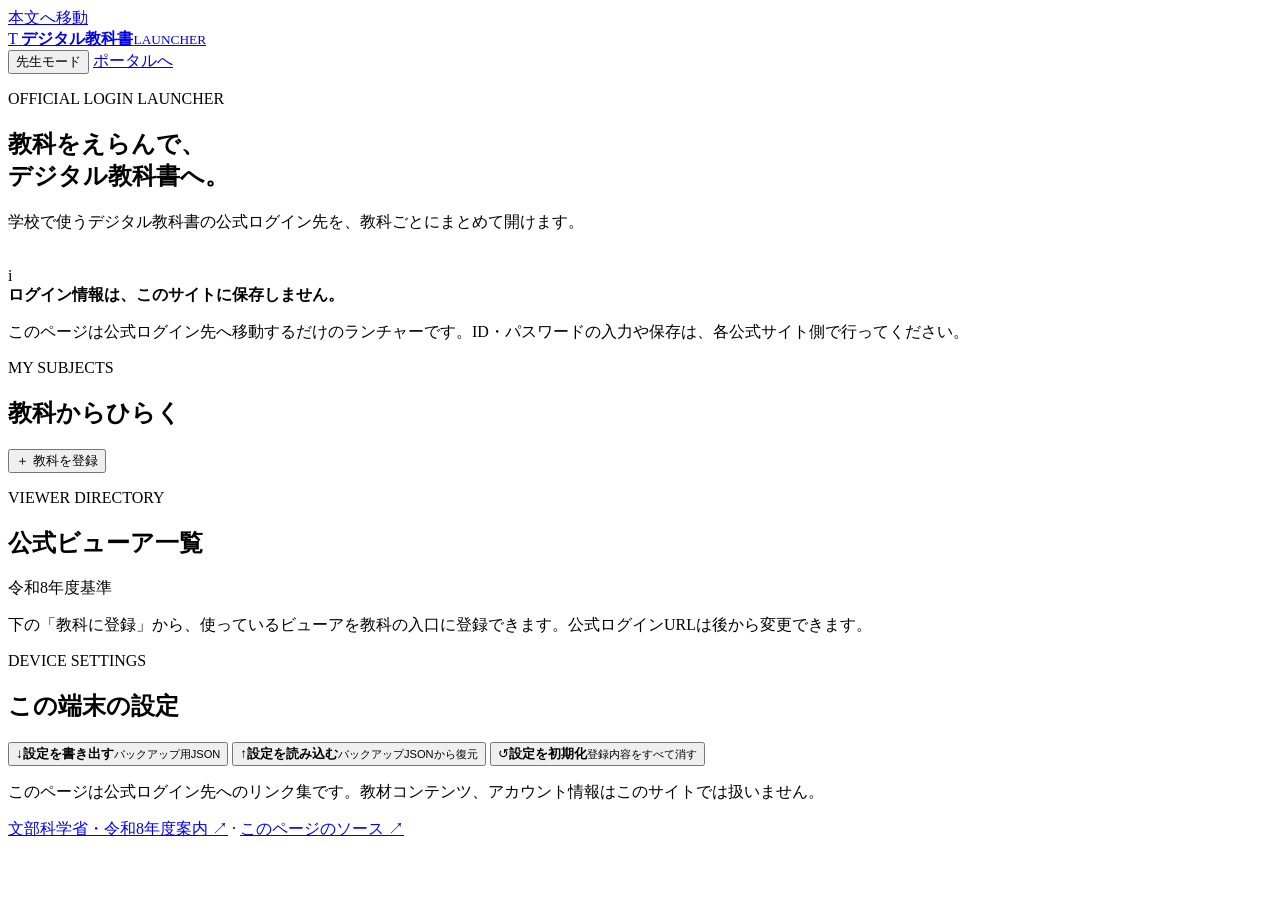
==== digital-textbook/index.html @ 51ad9636 "Add digital textbook launcher page" ====
<!doctype html>
<html lang="ja">
<head>
  <meta charset="utf-8">
  <meta name="viewport" content="width=device-width,initial-scale=1,viewport-fit=cover">
  <meta name="theme-color" content="#17324d">
  <meta name="description" content="デジタル教科書の公式ログイン先を、教科ごとにまとめて開くためのランチャー。">
  <link rel="manifest" href="./manifest.webmanifest">
  <link rel="apple-touch-icon" href="https://tt-sensei.github.io/edu-assets/assets/web/badges/common/mastery/badge.webp">
  <link rel="stylesheet" href="https://tt-sensei.github.io/edu-effects/css/edu-effects.css">
  <link rel="stylesheet" href="./style.css">
  <title>デジタル教科書ランチャー｜TT-sensei</title>
</head>
<body>
  <a class="skip-link" href="#main">本文へ移動</a>

  <header class="app-header">
    <div class="header-inner">
      <a class="brand" href="../" aria-label="TT-sensei 学びのポータルへ戻る">
        <span class="brand-mark" aria-hidden="true">T</span>
        <span><strong>デジタル教科書</strong><small>LAUNCHER</small></span>
      </a>
      <div class="header-actions">
        <button id="teacherModeButton" class="header-button" type="button" aria-pressed="false">先生モード</button>
        <a class="header-link" href="../">ポータルへ</a>
      </div>
    </div>
  </header>

  <main id="main" class="app-shell">
    <section class="hero-panel edu-card deco-minimal" aria-labelledby="pageTitle">
      <div class="hero-copy">
        <p class="eyebrow">OFFICIAL LOGIN LAUNCHER</p>
        <h1 id="pageTitle">教科をえらんで、<br><span>デジタル教科書へ。</span></h1>
        <p class="lead">学校で使うデジタル教科書の公式ログイン先を、教科ごとにまとめて開けます。</p>
      </div>
      <div class="hero-navi" aria-hidden="true">
        <img src="https://raw.githubusercontent.com/TT-sensei/navi-character-/main/assets/web/groups/learning/group-learning-pair-consulting.webp" alt="">
      </div>
    </section>

    <section class="notice edu-status edu-status-info" aria-label="大切なお知らせ">
      <span class="notice-icon" aria-hidden="true">i</span>
      <div>
        <strong>ログイン情報は、このサイトに保存しません。</strong>
        <p>このページは公式ログイン先へ移動するだけのランチャーです。ID・パスワードの入力や保存は、各公式サイト側で行ってください。</p>
      </div>
    </section>

    <section aria-labelledby="myBooksTitle">
      <div class="section-heading">
        <div>
          <p class="eyebrow">MY SUBJECTS</p>
          <h2 id="myBooksTitle">教科からひらく</h2>
        </div>
        <div class="heading-actions teacher-only">
          <button id="addLinkButton" class="primary-button" type="button">＋ 教科を登録</button>
        </div>
      </div>

      <div id="recentPanel" class="recent-panel" hidden>
        <div class="subsection-heading"><span>最近ひらいた</span><small id="recentText"></small></div>
        <div id="recentGrid" class="recent-grid"></div>
      </div>

      <div id="linkGrid" class="link-grid" aria-live="polite"></div>
      <div id="emptyState" class="empty-state edu-card" hidden>
        <div class="empty-icon" aria-hidden="true">+</div>
        <strong>まだ教科が登録されていません。</strong>
        <p>先生モードで「教科を登録」すると、ここに入口を作れます。</p>
        <button id="emptyAddButton" class="primary-button teacher-only" type="button">教科を登録する</button>
      </div>
    </section>

    <section class="teacher-only teacher-panel edu-card" aria-labelledby="viewerListTitle">
      <div class="section-heading compact">
        <div>
          <p class="eyebrow">VIEWER DIRECTORY</p>
          <h2 id="viewerListTitle">公式ビューア一覧</h2>
        </div>
        <span class="source-chip">令和8年度基準</span>
      </div>
      <p class="section-note">下の「教科に登録」から、使っているビューアを教科の入口に登録できます。公式ログインURLは後から変更できます。</p>
      <div id="viewerGrid" class="viewer-grid"></div>
    </section>

    <section class="teacher-only utilities-panel" aria-labelledby="settingsTitle">
      <div class="section-heading compact">
        <div>
          <p class="eyebrow">DEVICE SETTINGS</p>
          <h2 id="settingsTitle">この端末の設定</h2>
        </div>
      </div>
      <div class="utility-grid">
        <button id="exportButton" class="utility-button" type="button"><span>↓</span><span><strong>設定を書き出す</strong><small>バックアップ用JSON</small></span></button>
        <button id="importButton" class="utility-button" type="button"><span>↑</span><span><strong>設定を読み込む</strong><small>バックアップJSONから復元</small></span></button>
        <button id="resetButton" class="utility-button danger" type="button"><span>↺</span><span><strong>設定を初期化</strong><small>登録内容をすべて消す</small></span></button>
      </div>
      <input id="importFile" type="file" accept="application/json,.json" hidden>
    </section>

    <footer class="app-footer">
      <p>このページは公式ログイン先へのリンク集です。教材コンテンツ、アカウント情報はこのサイトでは扱いません。</p>
      <div class="footer-links">
        <a href="https://www.mext.go.jp/a_menu/shotou/kyoukasho/digital/data_00008.html" target="_blank" rel="noopener noreferrer">文部科学省・令和8年度案内 ↗</a>
        <span aria-hidden="true">·</span>
        <a href="https://github.com/TT-sensei/learning-portal/tree/main/digital-textbook" target="_blank" rel="noopener noreferrer">このページのソース ↗</a>
      </div>
    </footer>
  </main>

  <dialog id="linkDialog" class="dialog">
    <form id="linkForm" method="dialog" class="dialog-card">
      <div class="dialog-header">
        <div><p class="eyebrow">SUBJECT ENTRY</p><h2 id="dialogTitle">教科を登録</h2></div>
        <button id="closeDialogButton" class="icon-button" type="button" aria-label="閉じる">×</button>
      </div>
      <input id="editingId" type="hidden">
      <label class="field"><span>教科</span><select id="subjectInput" required><option value="">えらんでください</option><option>国語</option><option>算数</option><option>理科</option><option>社会</option><option>英語</option><option>音楽</option><option>図工</option><option>家庭</option><option>体育・保健</option><option>道徳</option><option>その他</option></select></label>
      <label class="field"><span>教科書会社 <small>（任意）</small></span><input id="publisherInput" type="text" maxlength="40" placeholder="例：光村図書"></label>
      <label class="field"><span>ビューア</span><select id="platformInput" required></select></label>
      <label class="field"><span>表示名 <small>（任意）</small></span><input id="labelInput" type="text" maxlength="40" placeholder="例：国語　光村図書"></label>
      <div id="customUrlWrap" class="field" hidden><span>ログインURL</span><input id="customUrlInput" type="url" inputmode="url" placeholder="https://..."></div>
      <label class="check-field"><input id="favoriteInput" type="checkbox"><span>ホームでお気に入りとして優先表示</span></label>
      <p class="dialog-note">ログインURLは公式サイトへのリンクです。ID・パスワードは登録しないでください。</p>
      <div class="dialog-actions">
        <button id="deleteLinkButton" class="secondary-button danger teacher-only" type="button" hidden>削除</button>
        <span></span>
        <button id="cancelDialogButton" class="secondary-button" type="button">キャンセル</button>
        <button class="primary-button" type="submit">保存する</button>
      </div>
    </form>
  </dialog>

  <div id="toast" class="toast" role="status" aria-live="polite"></div>

  <script type="module" src="./app.js"></script>
  <script>
    if ('serviceWorker' in navigator) {
      window.addEventListener('load', () => navigator.serviceWorker.register('./sw.js').catch(() => {}));
    }
  </script>
</body>
</html>
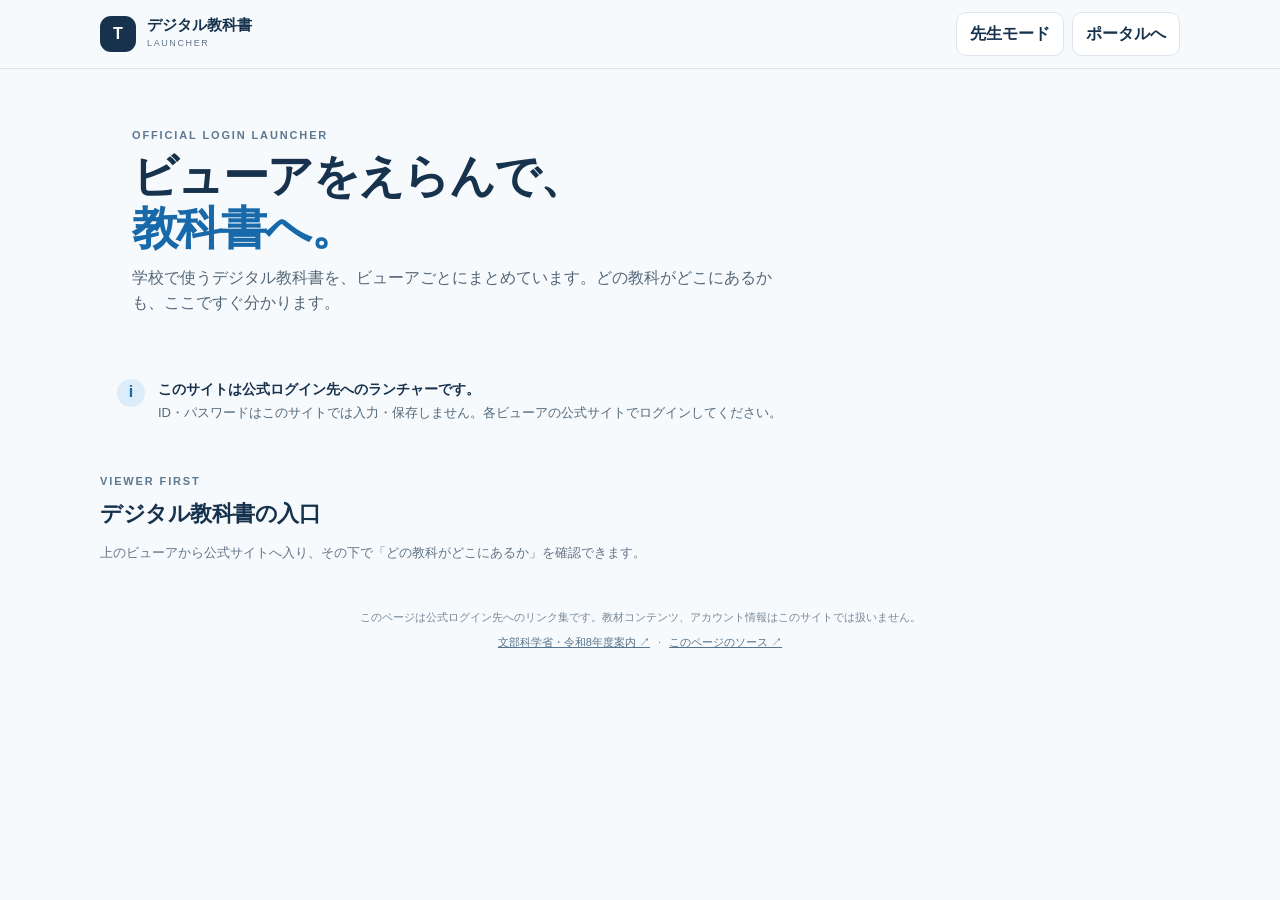
==== commit 12ffb07e: "デジタル教科書ランチャーをビューア中心UIに変更" ====
--- a/digital-textbook/index.html
+++ b/digital-textbook/index.html
@@ -4,7 +4,7 @@
   <meta charset="utf-8">
   <meta name="viewport" content="width=device-width,initial-scale=1,viewport-fit=cover">
   <meta name="theme-color" content="#17324d">
-  <meta name="description" content="デジタル教科書の公式ログイン先を、教科ごとにまとめて開くためのランチャー。">
+  <meta name="description" content="デジタル教科書の公式ログイン先を、ビューアごと・教科ごとに分かりやすく開くためのランチャー。">
   <link rel="manifest" href="./manifest.webmanifest">
   <link rel="apple-touch-icon" href="https://tt-sensei.github.io/edu-assets/assets/web/badges/common/mastery/badge.webp">
   <link rel="stylesheet" href="https://tt-sensei.github.io/edu-effects/css/edu-effects.css">
@@ -31,8 +31,8 @@
     <section class="hero-panel edu-card deco-minimal" aria-labelledby="pageTitle">
       <div class="hero-copy">
         <p class="eyebrow">OFFICIAL LOGIN LAUNCHER</p>
-        <h1 id="pageTitle">教科をえらんで、<br><span>デジタル教科書へ。</span></h1>
-        <p class="lead">学校で使うデジタル教科書の公式ログイン先を、教科ごとにまとめて開けます。</p>
+        <h1 id="pageTitle">ビューアをえらんで、<br><span>教科書へ。</span></h1>
+        <p class="lead">学校で使うデジタル教科書を、ビューアごとにまとめています。どの教科がどこにあるかも、ここですぐ分かります。</p>
       </div>
       <div class="hero-navi" aria-hidden="true">
         <img src="https://raw.githubusercontent.com/TT-sensei/navi-character-/main/assets/web/groups/learning/group-learning-pair-consulting.webp" alt="">
@@ -42,59 +42,51 @@
     <section class="notice edu-status edu-status-info" aria-label="大切なお知らせ">
       <span class="notice-icon" aria-hidden="true">i</span>
       <div>
-        <strong>ログイン情報は、このサイトに保存しません。</strong>
-        <p>このページは公式ログイン先へ移動するだけのランチャーです。ID・パスワードの入力や保存は、各公式サイト側で行ってください。</p>
+        <strong>このサイトは公式ログイン先へのランチャーです。</strong>
+        <p>ID・パスワードはこのサイトでは入力・保存しません。各ビューアの公式サイトでログインしてください。</p>
       </div>
     </section>
 
-    <section aria-labelledby="myBooksTitle">
+    <section aria-labelledby="viewerTitle">
       <div class="section-heading">
         <div>
-          <p class="eyebrow">MY SUBJECTS</p>
-          <h2 id="myBooksTitle">教科からひらく</h2>
+          <p class="eyebrow">VIEWER FIRST</p>
+          <h2 id="viewerTitle">デジタル教科書の入口</h2>
         </div>
-        <div class="heading-actions teacher-only">
-          <button id="addLinkButton" class="primary-button" type="button">＋ 教科を登録</button>
-        </div>
+        <button id="addLinkButton" class="primary-button teacher-only" type="button">＋ 教科を登録</button>
       </div>
+      <p class="section-note">上のビューアから公式サイトへ入り、その下で「どの教科がどこにあるか」を確認できます。</p>
 
-      <div id="recentPanel" class="recent-panel" hidden>
-        <div class="subsection-heading"><span>最近ひらいた</span><small id="recentText"></small></div>
-        <div id="recentGrid" class="recent-grid"></div>
-      </div>
+      <div id="viewerMap" class="viewer-map" aria-live="polite"></div>
 
-      <div id="linkGrid" class="link-grid" aria-live="polite"></div>
       <div id="emptyState" class="empty-state edu-card" hidden>
-        <div class="empty-icon" aria-hidden="true">+</div>
+        <div class="empty-icon" aria-hidden="true">＋</div>
         <strong>まだ教科が登録されていません。</strong>
-        <p>先生モードで「教科を登録」すると、ここに入口を作れます。</p>
+        <p>先生モードで、使っている教科とビューアの組み合わせを登録してください。</p>
         <button id="emptyAddButton" class="primary-button teacher-only" type="button">教科を登録する</button>
       </div>
     </section>
 
-    <section class="teacher-only teacher-panel edu-card" aria-labelledby="viewerListTitle">
-      <div class="section-heading compact">
-        <div>
-          <p class="eyebrow">VIEWER DIRECTORY</p>
-          <h2 id="viewerListTitle">公式ビューア一覧</h2>
-        </div>
-        <span class="source-chip">令和8年度基準</span>
+    <section id="recentPanel" class="recent-panel" hidden aria-labelledby="recentTitle">
+      <div class="subsection-heading">
+        <div><span id="recentTitle">最近ひらいた教科</span><small>すぐに続きから</small></div>
+        <small id="recentText"></small>
       </div>
-      <p class="section-note">下の「教科に登録」から、使っているビューアを教科の入口に登録できます。公式ログインURLは後から変更できます。</p>
-      <div id="viewerGrid" class="viewer-grid"></div>
+      <div id="recentGrid" class="recent-grid"></div>
     </section>
 
-    <section class="teacher-only utilities-panel" aria-labelledby="settingsTitle">
+    <section class="teacher-only teacher-panel edu-card" aria-labelledby="settingsTitle">
       <div class="section-heading compact">
         <div>
           <p class="eyebrow">DEVICE SETTINGS</p>
           <h2 id="settingsTitle">この端末の設定</h2>
         </div>
       </div>
+      <div class="teacher-settings-copy">教科の対応表はこの端末に保存されます。別の端末へ移すときは、設定を書き出してください。</div>
       <div class="utility-grid">
         <button id="exportButton" class="utility-button" type="button"><span>↓</span><span><strong>設定を書き出す</strong><small>バックアップ用JSON</small></span></button>
         <button id="importButton" class="utility-button" type="button"><span>↑</span><span><strong>設定を読み込む</strong><small>バックアップJSONから復元</small></span></button>
-        <button id="resetButton" class="utility-button danger" type="button"><span>↺</span><span><strong>設定を初期化</strong><small>登録内容をすべて消す</small></span></button>
+        <button id="resetButton" class="utility-button danger" type="button"><span>↺</span><span><strong>設定を初期化</strong><small>登録・お気に入り・履歴を消す</small></span></button>
       </div>
       <input id="importFile" type="file" accept="application/json,.json" hidden>
     </section>
@@ -121,7 +113,7 @@
       <label class="field"><span>ビューア</span><select id="platformInput" required></select></label>
       <label class="field"><span>表示名 <small>（任意）</small></span><input id="labelInput" type="text" maxlength="40" placeholder="例：国語　光村図書"></label>
       <div id="customUrlWrap" class="field" hidden><span>ログインURL</span><input id="customUrlInput" type="url" inputmode="url" placeholder="https://..."></div>
-      <label class="check-field"><input id="favoriteInput" type="checkbox"><span>ホームでお気に入りとして優先表示</span></label>
+      <label class="check-field"><input id="favoriteInput" type="checkbox"><span>この教科を上の方に表示</span></label>
       <p class="dialog-note">ログインURLは公式サイトへのリンクです。ID・パスワードは登録しないでください。</p>
       <div class="dialog-actions">
         <button id="deleteLinkButton" class="secondary-button danger teacher-only" type="button" hidden>削除</button>
--- a/digital-textbook/style.css
+++ b/digital-textbook/style.css
@@ -0,0 +1,39 @@
+:root{
+  --ink:#17324d;
+  --muted:#627487;
+  --line:#dbe4ec;
+  --surface:#fff;
+  --surface-soft:#f4f8fb;
+  --accent:#1769aa;
+  --accent-soft:#e8f2fa;
+  --ok:#17795b;
+  --danger:#b5483e;
+  --radius:18px;
+  --shadow:0 8px 24px rgba(23,50,77,.08);
+}
+*{box-sizing:border-box}
+html{scroll-behavior:smooth}
+body{margin:0;background:#f7fafc;color:var(--ink);font-family:-apple-system,BlinkMacSystemFont,"Segoe UI","Noto Sans JP","Yu Gothic",Meiryo,sans-serif;line-height:1.55;-webkit-font-smoothing:antialiased}
+a{color:inherit}
+button,input,select{font:inherit}
+button,a,input,select{outline-color:#4a90c2;outline-offset:3px}
+button{cursor:pointer}
+.skip-link{position:absolute;left:12px;top:12px;transform:translateY(-180%);background:#17324d;color:#fff;padding:10px 14px;border-radius:10px;z-index:20}.skip-link:focus{transform:none}
+.app-header{position:sticky;top:0;z-index:10;background:rgba(247,250,252,.94);border-bottom:1px solid rgba(219,228,236,.92);backdrop-filter:blur(12px)}
+.header-inner{max-width:1120px;margin:0 auto;padding:12px 20px;display:flex;align-items:center;justify-content:space-between;gap:18px}
+.brand{display:flex;align-items:center;gap:11px;text-decoration:none;min-width:0}.brand-mark{width:36px;height:36px;border-radius:11px;background:var(--ink);color:#fff;display:grid;place-items:center;font-weight:800}.brand strong{display:block;font-size:15px;line-height:1.1}.brand small{display:block;color:var(--muted);font-size:9px;letter-spacing:.18em;margin-top:3px}.header-actions{display:flex;align-items:center;gap:8px}.header-button,.header-link{min-height:44px;padding:8px 13px;border-radius:10px;text-decoration:none;border:1px solid var(--line);background:#fff;color:var(--ink);font-weight:700}.header-button[aria-pressed="true"]{background:var(--ink);color:#fff;border-color:var(--ink)}.header-link{display:inline-flex;align-items:center}
+.app-shell{max-width:1120px;margin:0 auto;padding:28px 20px 56px}.hero-panel{display:grid;grid-template-columns:minmax(0,1fr) 250px;align-items:center;gap:22px;padding:30px 32px;margin-bottom:18px;overflow:hidden;min-height:230px}.hero-copy{max-width:670px}.eyebrow{margin:0 0 7px;color:#5c7790;font-size:11px;font-weight:800;letter-spacing:.17em}.hero-panel h1{font-size:clamp(28px,4vw,46px);line-height:1.12;letter-spacing:-.035em;margin:0 0 12px}.hero-panel h1 span{color:var(--accent)}.lead{margin:0;color:#536779;font-size:16px}.hero-navi{display:flex;align-items:flex-end;justify-content:center;height:180px}.hero-navi img{display:block;max-width:235px;max-height:180px;object-fit:contain;opacity:.94}
+.notice{margin:0 0 30px;display:flex;gap:13px;align-items:flex-start;padding:15px 17px}.notice-icon{display:grid;place-items:center;width:28px;height:28px;border-radius:50%;background:#dcecf8;color:#1769aa;font-weight:900;flex:0 0 auto}.notice strong{display:block;font-size:14px}.notice p{margin:3px 0 0;color:#52697a;font-size:13px}
+.section-heading{display:flex;align-items:end;justify-content:space-between;gap:20px;margin:34px 0 14px}.section-heading.compact{align-items:center}.section-heading h2{font-size:22px;letter-spacing:-.02em;margin:0}.heading-actions{display:flex;gap:8px}.source-chip{display:inline-flex;align-items:center;min-height:32px;padding:5px 10px;border-radius:999px;background:#eef3f7;color:#52697a;font-size:12px;font-weight:800;white-space:nowrap}.section-note{margin:-2px 0 16px;color:var(--muted);font-size:13px}
+.primary-button,.secondary-button,.utility-button{min-height:48px;border-radius:12px;font-weight:800;border:1px solid transparent;padding:10px 15px}.primary-button{background:var(--ink);color:#fff}.primary-button:hover{background:#21496e}.secondary-button{background:#fff;color:var(--ink);border-color:var(--line)}.danger{color:var(--danger)!important}.primary-button:active,.secondary-button:active,.utility-button:active,.header-button:active{transform:translateY(1px)}
+.recent-panel{background:var(--surface-soft);border:1px solid var(--line);border-radius:16px;padding:12px;margin-bottom:16px}.subsection-heading{display:flex;align-items:center;justify-content:space-between;padding:0 3px 8px;font-size:12px;font-weight:800;color:#577087}.subsection-heading small{font-weight:600;color:#8a9bab}.recent-grid{display:grid;grid-template-columns:repeat(4,minmax(0,1fr));gap:9px}.recent-card{min-width:0;border:1px solid var(--line);border-radius:12px;background:#fff;text-align:left;padding:12px;display:flex;align-items:center;gap:9px}.recent-card:hover{border-color:#adc4d5}.recent-mark{width:34px;height:34px;border-radius:10px;background:#edf5fa;display:grid;place-items:center;font-size:11px;font-weight:900;color:#255a7f;flex:0 0 auto}.recent-copy{min-width:0}.recent-copy strong{display:block;font-size:12px;overflow:hidden;text-overflow:ellipsis;white-space:nowrap}.recent-copy small{display:block;font-size:10px;color:#8191a0;overflow:hidden;text-overflow:ellipsis;white-space:nowrap}
+.link-grid{display:grid;grid-template-columns:repeat(3,minmax(0,1fr));gap:14px}.link-card{position:relative;display:flex;flex-direction:column;min-height:172px;padding:18px;border:1px solid var(--line);border-radius:var(--radius);background:var(--surface);box-shadow:var(--shadow);transition:transform .16s ease,border-color .16s ease,box-shadow .16s ease}.link-card:hover{transform:translateY(-2px);border-color:#adc4d5;box-shadow:0 12px 30px rgba(23,50,77,.11)}.card-top{display:flex;align-items:flex-start;justify-content:space-between;gap:8px}.subject-badge{min-width:54px;height:34px;padding:5px 9px;border-radius:10px;background:#eaf3f9;color:#235b7f;display:inline-flex;align-items:center;justify-content:center;font-size:12px;font-weight:900}.star-button{width:40px;height:40px;border:0;border-radius:10px;background:transparent;color:#8999a7;font-size:21px;display:grid;place-items:center}.star-button.active{color:#e0a52d;background:#fff8e8}.link-card h3{margin:12px 0 2px;font-size:19px;letter-spacing:-.02em}.publisher{min-height:21px;margin:0;color:#6a7c8c;font-size:12px}.viewer-line{display:flex;align-items:center;gap:7px;margin-top:11px;color:#4d6477;font-size:12px;font-weight:800}.viewer-dot{width:8px;height:8px;border-radius:50%;background:#5f8fb0}.card-actions{display:grid;grid-template-columns:1fr auto;gap:7px;margin-top:auto;padding-top:14px}.launch-button{min-height:48px;border-radius:11px;text-decoration:none;background:var(--accent);color:#fff;display:flex;align-items:center;justify-content:center;font-weight:900}.launch-button:hover{background:#0f5c96}.card-tools{display:none;gap:5px}.small-button{min-width:44px;min-height:44px;padding:7px;border:1px solid var(--line);background:#fff;border-radius:10px;color:#52697a;font-weight:800}.small-button:hover{border-color:#adc4d5}.teacher-only{display:none}.teacher-mode .teacher-only{display:block}.teacher-mode .heading-actions{display:flex}.teacher-mode .card-tools{display:flex}.teacher-mode .utilities-panel{display:block}.teacher-mode .viewer-grid{display:grid}
+.empty-state{padding:32px;text-align:center;margin-top:5px}.empty-icon{width:48px;height:48px;margin:0 auto 12px;border-radius:14px;background:#edf4f9;color:#33729c;display:grid;place-items:center;font-size:27px;font-weight:400}.empty-state strong{font-size:16px}.empty-state p{margin:5px auto 16px;color:var(--muted);font-size:13px}
+.teacher-panel{margin-top:34px;padding:22px}.viewer-grid{display:none;grid-template-columns:repeat(3,minmax(0,1fr));gap:12px}.viewer-card{border:1px solid var(--line);border-radius:15px;background:#fff;padding:16px;display:flex;flex-direction:column;min-height:165px}.viewer-head{display:flex;gap:10px;align-items:center}.viewer-mark{width:42px;height:42px;border-radius:12px;background:#edf4f8;color:#214f70;display:grid;place-items:center;font-size:11px;font-weight:900}.viewer-head h3{margin:0;font-size:15px}.viewer-card p{margin:10px 0 13px;color:#66798a;font-size:12px}.viewer-actions{display:grid;grid-template-columns:1fr 1fr;gap:7px;margin-top:auto}.viewer-actions a,.viewer-actions button{min-height:44px;border-radius:10px;border:1px solid var(--line);background:#fff;text-decoration:none;display:flex;align-items:center;justify-content:center;font-weight:800;color:#304d63;padding:7px}.viewer-actions .register{background:#eaf3f9;border-color:#d5e5ef;color:#195980}
+.utilities-panel{display:none;margin-top:26px;padding:22px;border:1px solid var(--line);border-radius:var(--radius);background:#fff}.utility-grid{display:grid;grid-template-columns:repeat(3,minmax(0,1fr));gap:10px}.utility-button{background:#f7fafc;border-color:var(--line);text-align:left;display:flex;align-items:center;gap:11px;color:var(--ink)}.utility-button>span:first-child{width:36px;height:36px;border-radius:10px;background:#eaf1f6;display:grid;place-items:center;flex:0 0 auto;font-size:18px}.utility-button small{display:block;color:#748697;font-size:10px;font-weight:600;margin-top:2px}
+.app-footer{padding:30px 0 0;color:#778897;font-size:11px;text-align:center}.app-footer p{margin:0 auto 8px;max-width:720px}.footer-links{display:flex;gap:8px;justify-content:center;flex-wrap:wrap}.footer-links a{color:#55738a}
+.dialog{width:min(560px,calc(100% - 24px));padding:0;border:0;border-radius:20px;background:transparent;box-shadow:0 26px 70px rgba(15,35,52,.25)}.dialog::backdrop{background:rgba(22,40,54,.45);backdrop-filter:blur(2px)}.dialog-card{background:#fff;padding:22px}.dialog-header{display:flex;align-items:flex-start;justify-content:space-between;gap:14px;margin-bottom:14px}.dialog-header h2{margin:0;font-size:22px}.icon-button{width:42px;height:42px;border:0;border-radius:10px;background:#f3f6f8;color:#536a7c;font-size:24px;line-height:1}.field{display:block;margin-top:12px}.field>span{display:block;margin-bottom:5px;font-size:12px;font-weight:800}.field small{font-weight:600;color:#8392a0}.field input,.field select{width:100%;min-height:48px;border:1px solid #cfdbe4;border-radius:11px;background:#fff;padding:9px 12px;color:var(--ink)}.check-field{display:flex;align-items:center;gap:9px;margin:15px 0 0;font-size:12px;font-weight:700}.check-field input{width:20px;height:20px}.dialog-note{margin:13px 0 0;padding:11px 12px;border-radius:11px;background:#f6f9fb;color:#687b8b;font-size:11px}.dialog-actions{display:grid;grid-template-columns:auto 1fr auto auto;gap:7px;align-items:center;margin-top:18px}
+.toast{position:fixed;left:50%;bottom:22px;transform:translate(-50%,140%);background:#17324d;color:#fff;padding:11px 15px;border-radius:11px;box-shadow:0 10px 24px rgba(23,50,77,.2);font-size:12px;font-weight:800;z-index:30;opacity:0;transition:transform .18s ease,opacity .18s ease;pointer-events:none}.toast.show{transform:translate(-50%,0);opacity:1}
+@media (max-width:900px){.link-grid{grid-template-columns:repeat(2,minmax(0,1fr))}.viewer-grid{grid-template-columns:repeat(2,minmax(0,1fr))}.recent-grid{grid-template-columns:repeat(2,minmax(0,1fr))}.utility-grid{grid-template-columns:1fr}.hero-panel{grid-template-columns:minmax(0,1fr) 190px}.hero-navi img{max-width:185px}}
+@media (max-width:680px){.header-inner{padding:10px 14px}.header-link{display:none}.app-shell{padding:18px 13px 42px}.hero-panel{display:block;padding:22px 19px;min-height:0}.hero-navi{display:none}.hero-panel h1{font-size:32px}.lead{font-size:14px}.section-heading{align-items:flex-start;flex-direction:column;gap:10px}.heading-actions,.heading-actions .primary-button{width:100%}.link-grid{grid-template-columns:1fr}.viewer-grid{grid-template-columns:1fr}.recent-grid{grid-template-columns:1fr}.teacher-panel,.utilities-panel{padding:17px}.dialog-card{padding:18px}.dialog-actions{grid-template-columns:1fr 1fr}.dialog-actions>:first-child{grid-column:1/-1}.dialog-actions span{display:none}}
+@media (prefers-reduced-motion:reduce){html{scroll-behavior:auto}.link-card,.toast{transition:none}.link-card:hover{transform:none}}
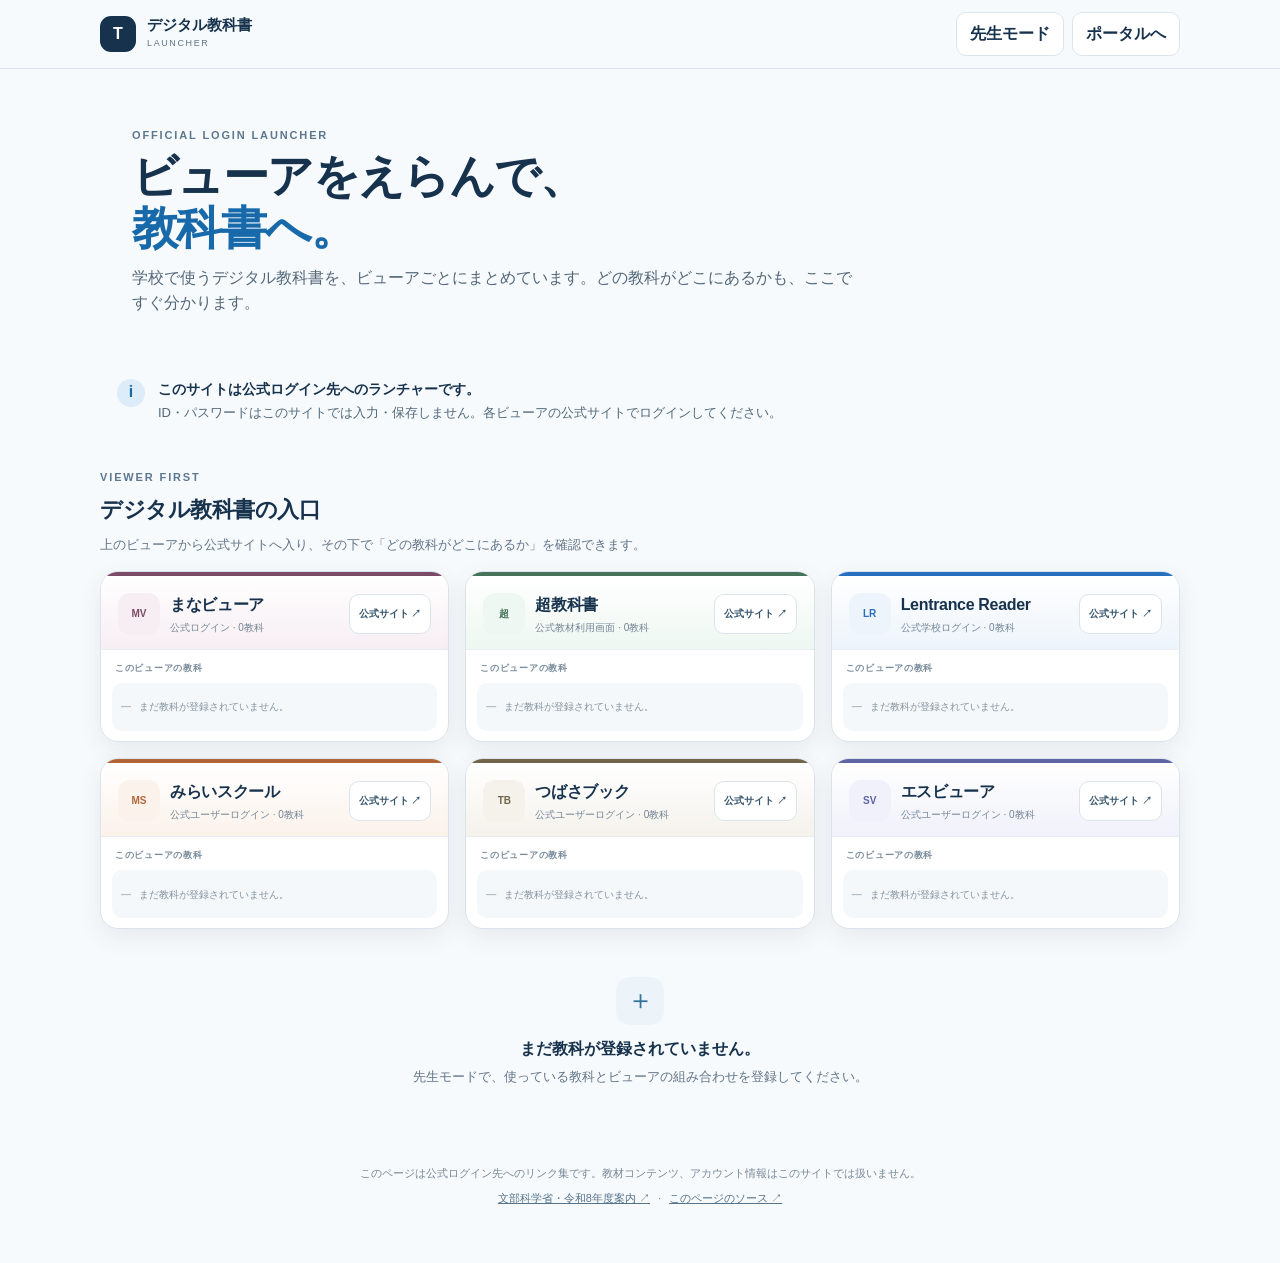
==== commit 8971f561: "デジタル教科書ランチャーのカード全体タップ・教科会社カラーを反映" ====
--- a/digital-textbook/index.html
+++ b/digital-textbook/index.html
@@ -9,6 +9,7 @@
   <link rel="apple-touch-icon" href="https://tt-sensei.github.io/edu-assets/assets/web/badges/common/mastery/badge.webp">
   <link rel="stylesheet" href="https://tt-sensei.github.io/edu-effects/css/edu-effects.css">
   <link rel="stylesheet" href="./style.css">
+  <link rel="stylesheet" href="./digital-textbook-enhancements.css">
   <title>デジタル教科書ランチャー｜TT-sensei</title>
 </head>
 <body>
@@ -127,6 +128,7 @@
   <div id="toast" class="toast" role="status" aria-live="polite"></div>
 
   <script type="module" src="./app.js"></script>
+  <script src="./digital-textbook-enhancements.js" defer></script>
   <script>
     if ('serviceWorker' in navigator) {
       window.addEventListener('load', () => navigator.serviceWorker.register('./sw.js').catch(() => {}));
--- a/digital-textbook/style.css
+++ b/digital-textbook/style.css
@@ -6,7 +6,6 @@
   --surface-soft:#f4f8fb;
   --accent:#1769aa;
   --accent-soft:#e8f2fa;
-  --ok:#17795b;
   --danger:#b5483e;
   --radius:18px;
   --shadow:0 8px 24px rgba(23,50,77,.08);
@@ -22,18 +21,24 @@
 .app-header{position:sticky;top:0;z-index:10;background:rgba(247,250,252,.94);border-bottom:1px solid rgba(219,228,236,.92);backdrop-filter:blur(12px)}
 .header-inner{max-width:1120px;margin:0 auto;padding:12px 20px;display:flex;align-items:center;justify-content:space-between;gap:18px}
 .brand{display:flex;align-items:center;gap:11px;text-decoration:none;min-width:0}.brand-mark{width:36px;height:36px;border-radius:11px;background:var(--ink);color:#fff;display:grid;place-items:center;font-weight:800}.brand strong{display:block;font-size:15px;line-height:1.1}.brand small{display:block;color:var(--muted);font-size:9px;letter-spacing:.18em;margin-top:3px}.header-actions{display:flex;align-items:center;gap:8px}.header-button,.header-link{min-height:44px;padding:8px 13px;border-radius:10px;text-decoration:none;border:1px solid var(--line);background:#fff;color:var(--ink);font-weight:700}.header-button[aria-pressed="true"]{background:var(--ink);color:#fff;border-color:var(--ink)}.header-link{display:inline-flex;align-items:center}
-.app-shell{max-width:1120px;margin:0 auto;padding:28px 20px 56px}.hero-panel{display:grid;grid-template-columns:minmax(0,1fr) 250px;align-items:center;gap:22px;padding:30px 32px;margin-bottom:18px;overflow:hidden;min-height:230px}.hero-copy{max-width:670px}.eyebrow{margin:0 0 7px;color:#5c7790;font-size:11px;font-weight:800;letter-spacing:.17em}.hero-panel h1{font-size:clamp(28px,4vw,46px);line-height:1.12;letter-spacing:-.035em;margin:0 0 12px}.hero-panel h1 span{color:var(--accent)}.lead{margin:0;color:#536779;font-size:16px}.hero-navi{display:flex;align-items:flex-end;justify-content:center;height:180px}.hero-navi img{display:block;max-width:235px;max-height:180px;object-fit:contain;opacity:.94}
-.notice{margin:0 0 30px;display:flex;gap:13px;align-items:flex-start;padding:15px 17px}.notice-icon{display:grid;place-items:center;width:28px;height:28px;border-radius:50%;background:#dcecf8;color:#1769aa;font-weight:900;flex:0 0 auto}.notice strong{display:block;font-size:14px}.notice p{margin:3px 0 0;color:#52697a;font-size:13px}
-.section-heading{display:flex;align-items:end;justify-content:space-between;gap:20px;margin:34px 0 14px}.section-heading.compact{align-items:center}.section-heading h2{font-size:22px;letter-spacing:-.02em;margin:0}.heading-actions{display:flex;gap:8px}.source-chip{display:inline-flex;align-items:center;min-height:32px;padding:5px 10px;border-radius:999px;background:#eef3f7;color:#52697a;font-size:12px;font-weight:800;white-space:nowrap}.section-note{margin:-2px 0 16px;color:var(--muted);font-size:13px}
+.app-shell{max-width:1120px;margin:0 auto;padding:28px 20px 56px}
+.hero-panel{display:grid;grid-template-columns:minmax(0,1fr) 250px;align-items:center;gap:22px;padding:30px 32px;margin-bottom:18px;overflow:hidden;min-height:230px}.hero-copy{max-width:720px}.eyebrow{margin:0 0 7px;color:#5c7790;font-size:11px;font-weight:800;letter-spacing:.17em}.hero-panel h1{font-size:clamp(28px,4vw,46px);line-height:1.12;letter-spacing:-.035em;margin:0 0 12px}.hero-panel h1 span{color:var(--accent)}.lead{margin:0;color:#536779;font-size:16px}.hero-navi{display:flex;align-items:flex-end;justify-content:center;height:180px}.hero-navi img{display:block;max-width:235px;max-height:180px;object-fit:contain;opacity:.94}
+.notice{margin:0 0 28px;display:flex;gap:13px;align-items:flex-start;padding:15px 17px}.notice-icon{display:grid;place-items:center;width:28px;height:28px;border-radius:50%;background:#dcecf8;color:#1769aa;font-weight:900;flex:0 0 auto}.notice strong{display:block;font-size:14px}.notice p{margin:3px 0 0;color:#52697a;font-size:13px}
+.section-heading{display:flex;align-items:end;justify-content:space-between;gap:20px;margin:30px 0 8px}.section-heading.compact{align-items:center}.section-heading h2{font-size:22px;letter-spacing:-.02em;margin:0}.section-note{margin:0 0 16px;color:var(--muted);font-size:13px}
 .primary-button,.secondary-button,.utility-button{min-height:48px;border-radius:12px;font-weight:800;border:1px solid transparent;padding:10px 15px}.primary-button{background:var(--ink);color:#fff}.primary-button:hover{background:#21496e}.secondary-button{background:#fff;color:var(--ink);border-color:var(--line)}.danger{color:var(--danger)!important}.primary-button:active,.secondary-button:active,.utility-button:active,.header-button:active{transform:translateY(1px)}
-.recent-panel{background:var(--surface-soft);border:1px solid var(--line);border-radius:16px;padding:12px;margin-bottom:16px}.subsection-heading{display:flex;align-items:center;justify-content:space-between;padding:0 3px 8px;font-size:12px;font-weight:800;color:#577087}.subsection-heading small{font-weight:600;color:#8a9bab}.recent-grid{display:grid;grid-template-columns:repeat(4,minmax(0,1fr));gap:9px}.recent-card{min-width:0;border:1px solid var(--line);border-radius:12px;background:#fff;text-align:left;padding:12px;display:flex;align-items:center;gap:9px}.recent-card:hover{border-color:#adc4d5}.recent-mark{width:34px;height:34px;border-radius:10px;background:#edf5fa;display:grid;place-items:center;font-size:11px;font-weight:900;color:#255a7f;flex:0 0 auto}.recent-copy{min-width:0}.recent-copy strong{display:block;font-size:12px;overflow:hidden;text-overflow:ellipsis;white-space:nowrap}.recent-copy small{display:block;font-size:10px;color:#8191a0;overflow:hidden;text-overflow:ellipsis;white-space:nowrap}
-.link-grid{display:grid;grid-template-columns:repeat(3,minmax(0,1fr));gap:14px}.link-card{position:relative;display:flex;flex-direction:column;min-height:172px;padding:18px;border:1px solid var(--line);border-radius:var(--radius);background:var(--surface);box-shadow:var(--shadow);transition:transform .16s ease,border-color .16s ease,box-shadow .16s ease}.link-card:hover{transform:translateY(-2px);border-color:#adc4d5;box-shadow:0 12px 30px rgba(23,50,77,.11)}.card-top{display:flex;align-items:flex-start;justify-content:space-between;gap:8px}.subject-badge{min-width:54px;height:34px;padding:5px 9px;border-radius:10px;background:#eaf3f9;color:#235b7f;display:inline-flex;align-items:center;justify-content:center;font-size:12px;font-weight:900}.star-button{width:40px;height:40px;border:0;border-radius:10px;background:transparent;color:#8999a7;font-size:21px;display:grid;place-items:center}.star-button.active{color:#e0a52d;background:#fff8e8}.link-card h3{margin:12px 0 2px;font-size:19px;letter-spacing:-.02em}.publisher{min-height:21px;margin:0;color:#6a7c8c;font-size:12px}.viewer-line{display:flex;align-items:center;gap:7px;margin-top:11px;color:#4d6477;font-size:12px;font-weight:800}.viewer-dot{width:8px;height:8px;border-radius:50%;background:#5f8fb0}.card-actions{display:grid;grid-template-columns:1fr auto;gap:7px;margin-top:auto;padding-top:14px}.launch-button{min-height:48px;border-radius:11px;text-decoration:none;background:var(--accent);color:#fff;display:flex;align-items:center;justify-content:center;font-weight:900}.launch-button:hover{background:#0f5c96}.card-tools{display:none;gap:5px}.small-button{min-width:44px;min-height:44px;padding:7px;border:1px solid var(--line);background:#fff;border-radius:10px;color:#52697a;font-weight:800}.small-button:hover{border-color:#adc4d5}.teacher-only{display:none}.teacher-mode .teacher-only{display:block}.teacher-mode .heading-actions{display:flex}.teacher-mode .card-tools{display:flex}.teacher-mode .utilities-panel{display:block}.teacher-mode .viewer-grid{display:grid}
-.empty-state{padding:32px;text-align:center;margin-top:5px}.empty-icon{width:48px;height:48px;margin:0 auto 12px;border-radius:14px;background:#edf4f9;color:#33729c;display:grid;place-items:center;font-size:27px;font-weight:400}.empty-state strong{font-size:16px}.empty-state p{margin:5px auto 16px;color:var(--muted);font-size:13px}
-.teacher-panel{margin-top:34px;padding:22px}.viewer-grid{display:none;grid-template-columns:repeat(3,minmax(0,1fr));gap:12px}.viewer-card{border:1px solid var(--line);border-radius:15px;background:#fff;padding:16px;display:flex;flex-direction:column;min-height:165px}.viewer-head{display:flex;gap:10px;align-items:center}.viewer-mark{width:42px;height:42px;border-radius:12px;background:#edf4f8;color:#214f70;display:grid;place-items:center;font-size:11px;font-weight:900}.viewer-head h3{margin:0;font-size:15px}.viewer-card p{margin:10px 0 13px;color:#66798a;font-size:12px}.viewer-actions{display:grid;grid-template-columns:1fr 1fr;gap:7px;margin-top:auto}.viewer-actions a,.viewer-actions button{min-height:44px;border-radius:10px;border:1px solid var(--line);background:#fff;text-decoration:none;display:flex;align-items:center;justify-content:center;font-weight:800;color:#304d63;padding:7px}.viewer-actions .register{background:#eaf3f9;border-color:#d5e5ef;color:#195980}
-.utilities-panel{display:none;margin-top:26px;padding:22px;border:1px solid var(--line);border-radius:var(--radius);background:#fff}.utility-grid{display:grid;grid-template-columns:repeat(3,minmax(0,1fr));gap:10px}.utility-button{background:#f7fafc;border-color:var(--line);text-align:left;display:flex;align-items:center;gap:11px;color:var(--ink)}.utility-button>span:first-child{width:36px;height:36px;border-radius:10px;background:#eaf1f6;display:grid;place-items:center;flex:0 0 auto;font-size:18px}.utility-button small{display:block;color:#748697;font-size:10px;font-weight:600;margin-top:2px}
+.teacher-only{display:none!important}.teacher-mode .teacher-only{display:block!important}.teacher-mode .utilities-panel{display:block!important}.teacher-mode .row-tools{display:flex!important}
+.viewer-map{display:grid;grid-template-columns:repeat(3,minmax(0,1fr));gap:16px}
+.platform-card{display:flex;flex-direction:column;min-width:0;overflow:hidden;border:1px solid var(--line);border-radius:var(--radius);background:var(--surface);box-shadow:var(--shadow)}
+.platform-head{display:flex;align-items:center;justify-content:space-between;gap:10px;padding:17px 17px 14px;border-bottom:1px solid #e7edf2;background:linear-gradient(180deg,#fff 0%,#fbfdfe 100%)}
+.platform-title{display:flex;align-items:center;gap:10px;min-width:0}.viewer-mark{width:42px;height:42px;border-radius:12px;background:#edf4f8;color:#214f70;display:grid;place-items:center;font-size:10px;font-weight:900;flex:0 0 auto}.platform-title h3{margin:0;font-size:16px;letter-spacing:-.02em;white-space:nowrap;overflow:hidden;text-overflow:ellipsis}.platform-title p{margin:2px 0 0;color:#738596;font-size:10px}.platform-login{min-height:40px;padding:6px 9px;border:1px solid var(--line);border-radius:10px;background:#fff;text-decoration:none;font-size:10px;font-weight:800;color:#35556d;display:inline-flex;align-items:center;justify-content:center;white-space:nowrap}.platform-login[aria-disabled="true"]{opacity:.45;pointer-events:none}
+.platform-subjects{padding:12px 11px 10px}.platform-subject-label{margin:0 3px 7px;color:#7a8c9c;font-size:9px;font-weight:900;letter-spacing:.08em}.subject-list{display:flex;flex-direction:column;gap:6px}.subject-row{display:flex;align-items:center;justify-content:space-between;gap:8px;padding:8px 6px 8px 7px;border:1px solid #e5ebef;border-radius:11px;background:#fbfdfe}.subject-main{display:flex;align-items:center;gap:8px;min-width:0}.subject-badge{min-width:48px;height:31px;padding:4px 7px;border-radius:9px;background:#eaf3f9;color:#235b7f;display:inline-flex;align-items:center;justify-content:center;font-size:11px;font-weight:900;flex:0 0 auto}.subject-copy{min-width:0}.subject-copy strong{display:block;font-size:11px;overflow:hidden;text-overflow:ellipsis;white-space:nowrap}.subject-copy small{display:block;margin-top:1px;color:#8191a0;font-size:9px;overflow:hidden;text-overflow:ellipsis;white-space:nowrap}.subject-actions{display:flex;align-items:center;gap:2px;flex:0 0 auto}.star-button{width:36px;height:36px;border:0;border-radius:9px;background:transparent;color:#8999a7;font-size:18px;display:grid;place-items:center}.star-button.active{color:#d59a26;background:#fff8e8}.row-launch{min-height:37px;padding:6px 9px;border-radius:8px;border:1px solid #cfe0eb;background:#edf6fb;color:#185a7f;font-size:10px;font-weight:900}.row-launch:hover{background:#e4f1f8}.row-tools{display:none;align-items:center;gap:2px}.small-button{min-width:36px;min-height:36px;padding:5px 6px;border:1px solid var(--line);background:#fff;border-radius:8px;color:#52697a;font-size:10px;font-weight:800}.small-button:hover{border-color:#adc4d5}
+.no-subjects{display:flex;align-items:center;gap:8px;min-height:48px;padding:8px 9px;border-radius:10px;background:#f5f8fa;color:#8593a0;font-size:10px}.no-subject-dot{font-weight:900;color:#afbdc8}.platform-footer{padding:0 11px 11px}.register-here{width:100%;min-height:40px;border:1px dashed #bfd1dd;border-radius:9px;background:#fbfdfe;color:#49687d;font-size:10px;font-weight:800}.register-here:hover{background:#f1f7fa;border-color:#9fb8c7}
+.recent-panel{margin-top:24px;background:var(--surface-soft);border:1px solid var(--line);border-radius:16px;padding:12px}.subsection-heading{display:flex;align-items:center;justify-content:space-between;padding:0 3px 8px;font-size:12px;font-weight:800;color:#577087}.subsection-heading>div{display:flex;align-items:baseline;gap:8px}.subsection-heading small{font-weight:600;color:#8a9bab}.recent-grid{display:grid;grid-template-columns:repeat(4,minmax(0,1fr));gap:9px}.recent-card{min-width:0;border:1px solid var(--line);border-radius:12px;background:#fff;text-align:left;padding:12px;display:flex;align-items:center;gap:9px}.recent-card:hover{border-color:#adc4d5}.recent-mark{width:34px;height:34px;border-radius:10px;background:#edf5fa;display:grid;place-items:center;font-size:11px;font-weight:900;color:#255a7f;flex:0 0 auto}.recent-copy{min-width:0}.recent-copy strong{display:block;font-size:12px;overflow:hidden;text-overflow:ellipsis;white-space:nowrap}.recent-copy small{display:block;font-size:10px;color:#8191a0;overflow:hidden;text-overflow:ellipsis;white-space:nowrap}
+.empty-state{padding:32px;text-align:center;margin-top:16px}.empty-icon{width:48px;height:48px;margin:0 auto 12px;border-radius:14px;background:#edf4f9;color:#33729c;display:grid;place-items:center;font-size:27px;font-weight:400}.empty-state strong{font-size:16px}.empty-state p{margin:5px auto 16px;color:var(--muted);font-size:13px}
+.teacher-panel{margin-top:26px;padding:22px}.teacher-settings-copy{margin:-2px 0 13px;color:var(--muted);font-size:12px}.utilities-panel{margin-top:18px;padding:22px;border:1px solid var(--line);border-radius:var(--radius);background:#fff}.utility-grid{display:grid;grid-template-columns:repeat(3,minmax(0,1fr));gap:10px}.utility-button{background:#f7fafc;border-color:var(--line);text-align:left;display:flex;align-items:center;gap:11px;color:var(--ink)}.utility-button>span:first-child{width:36px;height:36px;border-radius:10px;background:#eaf1f6;display:grid;place-items:center;flex:0 0 auto;font-size:18px}.utility-button small{display:block;color:#748697;font-size:10px;font-weight:600;margin-top:2px}
 .app-footer{padding:30px 0 0;color:#778897;font-size:11px;text-align:center}.app-footer p{margin:0 auto 8px;max-width:720px}.footer-links{display:flex;gap:8px;justify-content:center;flex-wrap:wrap}.footer-links a{color:#55738a}
 .dialog{width:min(560px,calc(100% - 24px));padding:0;border:0;border-radius:20px;background:transparent;box-shadow:0 26px 70px rgba(15,35,52,.25)}.dialog::backdrop{background:rgba(22,40,54,.45);backdrop-filter:blur(2px)}.dialog-card{background:#fff;padding:22px}.dialog-header{display:flex;align-items:flex-start;justify-content:space-between;gap:14px;margin-bottom:14px}.dialog-header h2{margin:0;font-size:22px}.icon-button{width:42px;height:42px;border:0;border-radius:10px;background:#f3f6f8;color:#536a7c;font-size:24px;line-height:1}.field{display:block;margin-top:12px}.field>span{display:block;margin-bottom:5px;font-size:12px;font-weight:800}.field small{font-weight:600;color:#8392a0}.field input,.field select{width:100%;min-height:48px;border:1px solid #cfdbe4;border-radius:11px;background:#fff;padding:9px 12px;color:var(--ink)}.check-field{display:flex;align-items:center;gap:9px;margin:15px 0 0;font-size:12px;font-weight:700}.check-field input{width:20px;height:20px}.dialog-note{margin:13px 0 0;padding:11px 12px;border-radius:11px;background:#f6f9fb;color:#687b8b;font-size:11px}.dialog-actions{display:grid;grid-template-columns:auto 1fr auto auto;gap:7px;align-items:center;margin-top:18px}
 .toast{position:fixed;left:50%;bottom:22px;transform:translate(-50%,140%);background:#17324d;color:#fff;padding:11px 15px;border-radius:11px;box-shadow:0 10px 24px rgba(23,50,77,.2);font-size:12px;font-weight:800;z-index:30;opacity:0;transition:transform .18s ease,opacity .18s ease;pointer-events:none}.toast.show{transform:translate(-50%,0);opacity:1}
-@media (max-width:900px){.link-grid{grid-template-columns:repeat(2,minmax(0,1fr))}.viewer-grid{grid-template-columns:repeat(2,minmax(0,1fr))}.recent-grid{grid-template-columns:repeat(2,minmax(0,1fr))}.utility-grid{grid-template-columns:1fr}.hero-panel{grid-template-columns:minmax(0,1fr) 190px}.hero-navi img{max-width:185px}}
-@media (max-width:680px){.header-inner{padding:10px 14px}.header-link{display:none}.app-shell{padding:18px 13px 42px}.hero-panel{display:block;padding:22px 19px;min-height:0}.hero-navi{display:none}.hero-panel h1{font-size:32px}.lead{font-size:14px}.section-heading{align-items:flex-start;flex-direction:column;gap:10px}.heading-actions,.heading-actions .primary-button{width:100%}.link-grid{grid-template-columns:1fr}.viewer-grid{grid-template-columns:1fr}.recent-grid{grid-template-columns:1fr}.teacher-panel,.utilities-panel{padding:17px}.dialog-card{padding:18px}.dialog-actions{grid-template-columns:1fr 1fr}.dialog-actions>:first-child{grid-column:1/-1}.dialog-actions span{display:none}}
-@media (prefers-reduced-motion:reduce){html{scroll-behavior:auto}.link-card,.toast{transition:none}.link-card:hover{transform:none}}
+@media (max-width:980px){.viewer-map{grid-template-columns:repeat(2,minmax(0,1fr))}.recent-grid{grid-template-columns:repeat(2,minmax(0,1fr))}.hero-panel{grid-template-columns:minmax(0,1fr) 190px}.hero-navi img{max-width:185px}}
+@media (max-width:680px){.header-inner{padding:10px 14px}.header-link{display:none}.app-shell{padding:18px 13px 42px}.hero-panel{display:block;padding:22px 19px;min-height:0}.hero-navi{display:none}.hero-panel h1{font-size:32px}.lead{font-size:14px}.section-heading{align-items:flex-start;flex-direction:column;gap:10px}.section-heading .primary-button{width:100%}.viewer-map{grid-template-columns:1fr}.platform-head{align-items:flex-start;padding:17px 15px 14px}.platform-login{min-height:40px}.platform-subjects{padding:11px 10px 8px}.subject-row{padding:8px 6px 8px 7px}.subject-actions{gap:2px}.star-button{width:36px;height:36px}.row-launch{min-height:38px;padding:6px 9px}.row-tools{gap:2px}.small-button{min-width:36px;min-height:36px}.recent-grid{grid-template-columns:1fr}.utilities-panel{padding:17px}.dialog-card{padding:18px}.dialog-actions{grid-template-columns:1fr 1fr}.dialog-actions>:first-child{grid-column:1/-1}.dialog-actions span{display:none}}
+@media (prefers-reduced-motion:reduce){html{scroll-behavior:auto}.platform-card,.toast{transition:none}.platform-card:hover{transform:none}}
--- a/digital-textbook/digital-textbook-enhancements.css
+++ b/digital-textbook/digital-textbook-enhancements.css
@@ -0,0 +1,47 @@
+/* デジタル教科書ランチャー追加UI：教科と教科書会社を同時に見分ける */
+.platform-card{position:relative;overflow:hidden}
+.platform-card::before{content:"";display:block;height:4px;background:var(--platform-accent,#91a3b2)}
+.platform-head{border-top:0;background:linear-gradient(180deg,#fff 0%,var(--platform-soft,#fbfdfe) 100%)}
+.viewer-mark{background:var(--platform-soft,#edf4f8);color:var(--platform-accent,#214f70)}
+.platform-manaviewer{--platform-accent:#7b4c68;--platform-soft:#f7eef3}
+.platform-cho{--platform-accent:#47735b;--platform-soft:#eef7f1}
+.platform-lentrance{--platform-accent:#276fbf;--platform-soft:#edf4fb}
+.platform-mirai{--platform-accent:#b06638;--platform-soft:#fbf2eb}
+.platform-tsubasa{--platform-accent:#72644a;--platform-soft:#f5f2ec}
+.platform-esviewer{--platform-accent:#5d65a2;--platform-soft:#f0f1fa}
+.platform-custom{--platform-accent:#687988;--platform-soft:#f1f4f6}
+
+.subject-row{position:relative;cursor:pointer;transition:background-color .16s ease,border-color .16s ease,box-shadow .16s ease}
+.subject-row::after{content:"";position:absolute;left:0;top:0;bottom:0;width:4px;border-radius:11px 0 0 11px;background:var(--subject-accent,#8293a2);pointer-events:none}
+.subject-row:hover{background:#fff;border-color:#cad9e3;box-shadow:0 2px 8px rgba(23,50,77,.06)}
+.subject-row:focus-visible{outline:3px solid #4a90c2;outline-offset:2px}
+.subject-row .subject-main,.subject-row .subject-actions{position:relative;z-index:1}
+.subject-row .subject-badge{background:var(--subject-soft,#eef3f6);color:var(--subject-accent,#35566d)}
+.subject-copy strong{position:relative;color:#2a4860}
+.subject-copy strong::before{content:"";display:inline-block;width:7px;height:7px;border-radius:50%;margin:0 6px 1px 0;background:var(--publisher-accent,#8293a2)}
+.subject-copy small{color:#8191a0}
+
+.subject-国語{--subject-accent:#8b4457;--subject-soft:#f8edf1}
+.subject-算数{--subject-accent:#3d7c59;--subject-soft:#edf7f0}
+.subject-理科{--subject-accent:#2f7f82;--subject-soft:#ebf6f6}
+.subject-社会{--subject-accent:#b46a35;--subject-soft:#fbf1e9}
+.subject-英語{--subject-accent:#356eaf;--subject-soft:#edf4fb}
+.subject-音楽{--subject-accent:#7958a5;--subject-soft:#f3eef8}
+.subject-図工{--subject-accent:#b45179;--subject-soft:#faeef4}
+.subject-家庭{--subject-accent:#866a42;--subject-soft:#f7f2ea}
+.subject-体育-保健{--subject-accent:#ad4e46;--subject-soft:#faeeee}
+.subject-道徳{--subject-accent:#5d6477;--subject-soft:#f0f2f5}
+.subject-その他{--subject-accent:#71808d;--subject-soft:#f1f4f6}
+
+/* 子ども側では「ひらく」ボタンを押す必要をなくし、カード自体を入口にする。 */
+.row-launch{display:none}
+.subject-row{min-height:58px;padding-top:10px;padding-bottom:10px}
+
+@media (max-width:680px){
+  .platform-card::before{height:5px}
+  .subject-row{min-height:62px}
+}
+
+@media (prefers-reduced-motion:reduce){
+  .subject-row{transition:none}
+}
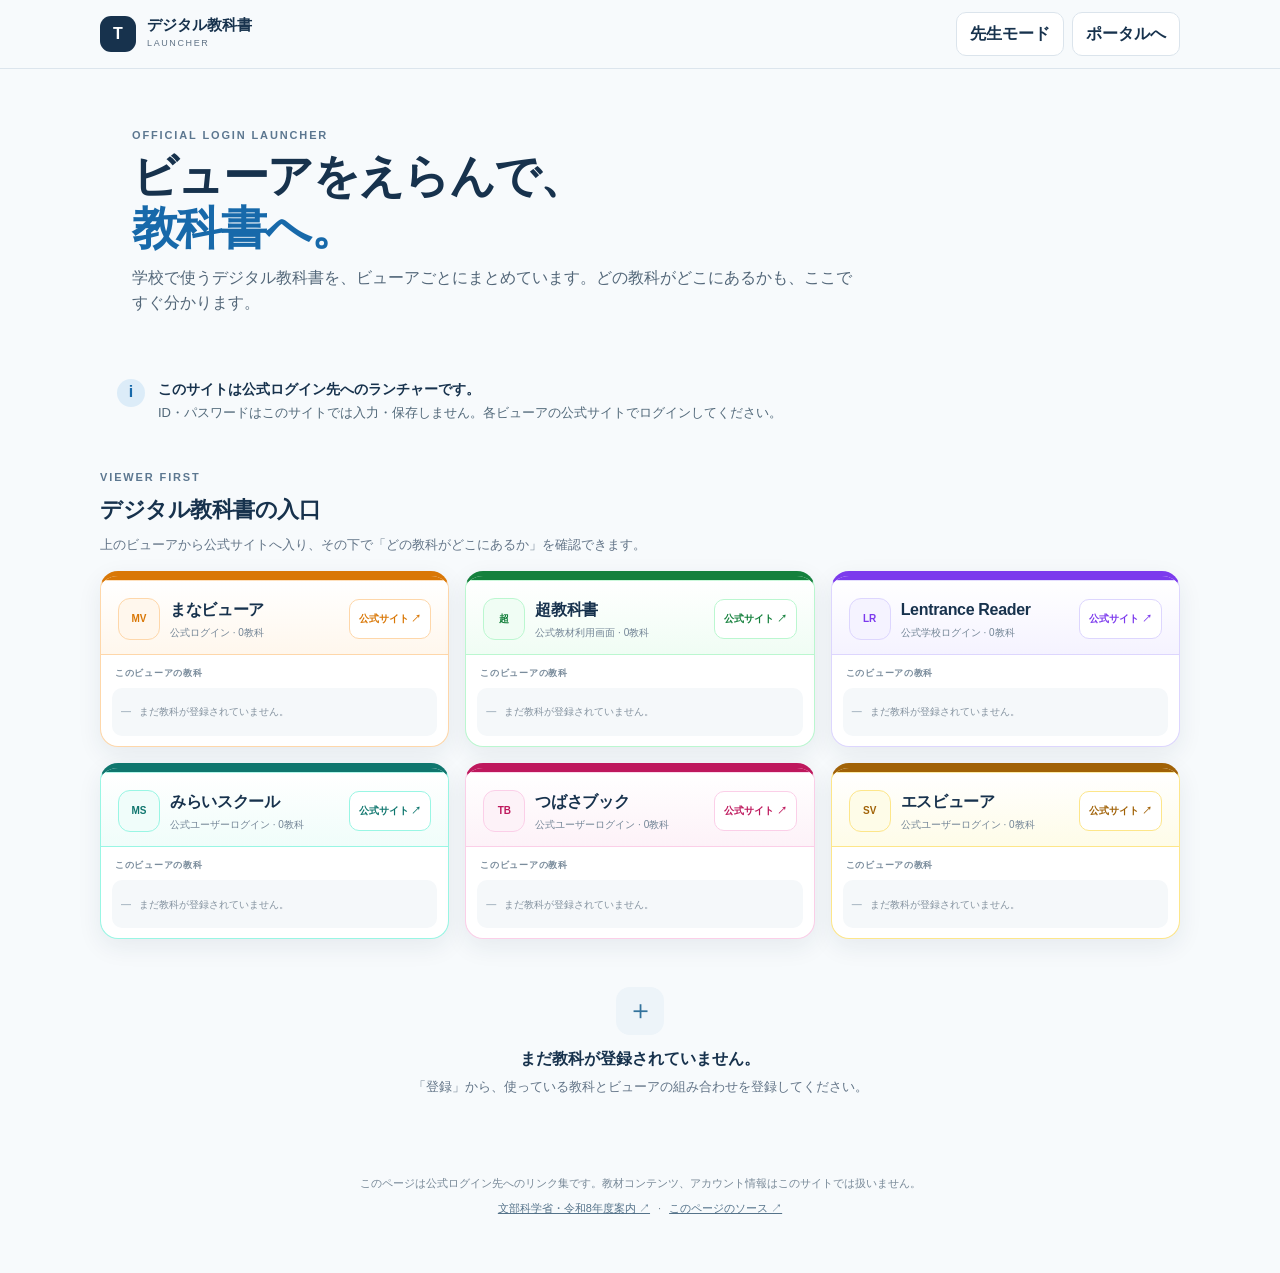
==== commit c99122ea: "ui: label teacher mode as registration" ====
--- a/digital-textbook/index.html
+++ b/digital-textbook/index.html
@@ -22,7 +22,7 @@
         <span><strong>デジタル教科書</strong><small>LAUNCHER</small></span>
       </a>
       <div class="header-actions">
-        <button id="teacherModeButton" class="header-button" type="button" aria-pressed="false">先生モード</button>
+        <button id="teacherModeButton" class="header-button" type="button" aria-pressed="false">登録</button>
         <a class="header-link" href="../">ポータルへ</a>
       </div>
     </div>
@@ -63,7 +63,7 @@
       <div id="emptyState" class="empty-state edu-card" hidden>
         <div class="empty-icon" aria-hidden="true">＋</div>
         <strong>まだ教科が登録されていません。</strong>
-        <p>先生モードで、使っている教科とビューアの組み合わせを登録してください。</p>
+        <p>「登録」から、使っている教科とビューアの組み合わせを登録してください。</p>
         <button id="emptyAddButton" class="primary-button teacher-only" type="button">教科を登録する</button>
       </div>
     </section>
--- a/digital-textbook/style.css
+++ b/digital-textbook/style.css
@@ -28,11 +28,12 @@
 .primary-button,.secondary-button,.utility-button{min-height:48px;border-radius:12px;font-weight:800;border:1px solid transparent;padding:10px 15px}.primary-button{background:var(--ink);color:#fff}.primary-button:hover{background:#21496e}.secondary-button{background:#fff;color:var(--ink);border-color:var(--line)}.danger{color:var(--danger)!important}.primary-button:active,.secondary-button:active,.utility-button:active,.header-button:active{transform:translateY(1px)}
 .teacher-only{display:none!important}.teacher-mode .teacher-only{display:block!important}.teacher-mode .utilities-panel{display:block!important}.teacher-mode .row-tools{display:flex!important}
 .viewer-map{display:grid;grid-template-columns:repeat(3,minmax(0,1fr));gap:16px}
-.platform-card{display:flex;flex-direction:column;min-width:0;overflow:hidden;border:1px solid var(--line);border-radius:var(--radius);background:var(--surface);box-shadow:var(--shadow)}
-.platform-head{display:flex;align-items:center;justify-content:space-between;gap:10px;padding:17px 17px 14px;border-bottom:1px solid #e7edf2;background:linear-gradient(180deg,#fff 0%,#fbfdfe 100%)}
-.platform-title{display:flex;align-items:center;gap:10px;min-width:0}.viewer-mark{width:42px;height:42px;border-radius:12px;background:#edf4f8;color:#214f70;display:grid;place-items:center;font-size:10px;font-weight:900;flex:0 0 auto}.platform-title h3{margin:0;font-size:16px;letter-spacing:-.02em;white-space:nowrap;overflow:hidden;text-overflow:ellipsis}.platform-title p{margin:2px 0 0;color:#738596;font-size:10px}.platform-login{min-height:40px;padding:6px 9px;border:1px solid var(--line);border-radius:10px;background:#fff;text-decoration:none;font-size:10px;font-weight:800;color:#35556d;display:inline-flex;align-items:center;justify-content:center;white-space:nowrap}.platform-login[aria-disabled="true"]{opacity:.45;pointer-events:none}
-.platform-subjects{padding:12px 11px 10px}.platform-subject-label{margin:0 3px 7px;color:#7a8c9c;font-size:9px;font-weight:900;letter-spacing:.08em}.subject-list{display:flex;flex-direction:column;gap:6px}.subject-row{display:flex;align-items:center;justify-content:space-between;gap:8px;padding:8px 6px 8px 7px;border:1px solid #e5ebef;border-radius:11px;background:#fbfdfe}.subject-main{display:flex;align-items:center;gap:8px;min-width:0}.subject-badge{min-width:48px;height:31px;padding:4px 7px;border-radius:9px;background:#eaf3f9;color:#235b7f;display:inline-flex;align-items:center;justify-content:center;font-size:11px;font-weight:900;flex:0 0 auto}.subject-copy{min-width:0}.subject-copy strong{display:block;font-size:11px;overflow:hidden;text-overflow:ellipsis;white-space:nowrap}.subject-copy small{display:block;margin-top:1px;color:#8191a0;font-size:9px;overflow:hidden;text-overflow:ellipsis;white-space:nowrap}.subject-actions{display:flex;align-items:center;gap:2px;flex:0 0 auto}.star-button{width:36px;height:36px;border:0;border-radius:9px;background:transparent;color:#8999a7;font-size:18px;display:grid;place-items:center}.star-button.active{color:#d59a26;background:#fff8e8}.row-launch{min-height:37px;padding:6px 9px;border-radius:8px;border:1px solid #cfe0eb;background:#edf6fb;color:#185a7f;font-size:10px;font-weight:900}.row-launch:hover{background:#e4f1f8}.row-tools{display:none;align-items:center;gap:2px}.small-button{min-width:36px;min-height:36px;padding:5px 6px;border:1px solid var(--line);background:#fff;border-radius:8px;color:#52697a;font-size:10px;font-weight:800}.small-button:hover{border-color:#adc4d5}
-.no-subjects{display:flex;align-items:center;gap:8px;min-height:48px;padding:8px 9px;border-radius:10px;background:#f5f8fa;color:#8593a0;font-size:10px}.no-subject-dot{font-weight:900;color:#afbdc8}.platform-footer{padding:0 11px 11px}.register-here{width:100%;min-height:40px;border:1px dashed #bfd1dd;border-radius:9px;background:#fbfdfe;color:#49687d;font-size:10px;font-weight:800}.register-here:hover{background:#f1f7fa;border-color:#9fb8c7}
+.platform-card{display:flex;flex-direction:column;min-width:0;overflow:hidden;border:1px solid var(--platform-line,#dbe4ec);border-radius:var(--radius);background:var(--surface);box-shadow:var(--shadow);border-top:5px solid var(--platform-accent,#78909c);transition:transform .16s ease,box-shadow .16s ease,border-color .16s ease}.platform-card:hover{transform:translateY(-2px);box-shadow:0 12px 28px rgba(23,50,77,.12)}
+.platform-head{display:flex;align-items:center;justify-content:space-between;gap:10px;padding:17px 17px 14px;border-bottom:1px solid var(--platform-line,#e7edf2);background:linear-gradient(180deg,var(--platform-soft,#fff) 0%,#fff 100%)}
+.platform-title{display:flex;align-items:center;gap:10px;min-width:0}.viewer-mark{width:42px;height:42px;border-radius:12px;background:var(--platform-soft,#edf4f8);color:var(--platform-accent,#214f70);display:grid;place-items:center;font-size:10px;font-weight:900;flex:0 0 auto;border:1px solid var(--platform-line,#dbe4ec)}.platform-title h3{margin:0;font-size:16px;letter-spacing:-.02em;white-space:nowrap;overflow:hidden;text-overflow:ellipsis}.platform-title p{margin:2px 0 0;color:#738596;font-size:10px}.platform-login{min-height:40px;padding:6px 9px;border:1px solid var(--platform-line,#dbe4ec);border-radius:10px;background:#fff;text-decoration:none;font-size:10px;font-weight:800;color:var(--platform-accent,#35556d);display:inline-flex;align-items:center;justify-content:center;white-space:nowrap}.platform-login:hover{background:var(--platform-soft,#f7fafc)}.platform-login[aria-disabled="true"]{opacity:.45;pointer-events:none}
+.platform-subjects{padding:12px 11px 10px}.platform-subject-label{margin:0 3px 7px;color:#7a8c9c;font-size:9px;font-weight:900;letter-spacing:.08em}.subject-list{display:flex;flex-direction:column;gap:6px}.subject-row{display:flex;align-items:center;justify-content:space-between;gap:8px;padding:8px 6px 8px 7px;border:1px solid #e5ebef;border-radius:11px;background:#fbfdfe}.subject-main{display:flex;align-items:center;gap:8px;min-width:0}.subject-badge{min-width:48px;height:31px;padding:4px 7px;border-radius:9px;background:#eaf3f9;color:#235b7f;display:inline-flex;align-items:center;justify-content:center;font-size:11px;font-weight:900;flex:0 0 auto}.subject-copy{min-width:0}.subject-copy strong{display:block;font-size:11px;overflow:hidden;text-overflow:ellipsis;white-space:nowrap}.subject-copy small{display:block;margin-top:1px;color:#8191a0;font-size:9px;overflow:hidden;text-overflow:ellipsis;white-space:nowrap}.subject-actions{display:flex;align-items:center;gap:2px;flex:0 0 auto}.star-button{width:36px;height:36px;border:0;border-radius:9px;background:transparent;color:#8999a7;font-size:18px;display:grid;place-items:center}.star-button.active{color:#d59a26;background:#fff8e8}.row-launch{min-height:37px;padding:6px 9px;border-radius:8px;border:1px solid var(--platform-line,#cfe0eb);background:var(--platform-soft,#edf6fb);color:var(--platform-accent,#185a7f);font-size:10px;font-weight:900}.row-launch:hover{filter:brightness(.98)}.row-tools{display:none;align-items:center;gap:2px}.small-button{min-width:36px;min-height:36px;padding:5px 6px;border:1px solid var(--line);background:#fff;border-radius:8px;color:#52697a;font-size:10px;font-weight:800}.small-button:hover{border-color:#adc4d5}
+.no-subjects{display:flex;align-items:center;gap:8px;min-height:48px;padding:8px 9px;border-radius:10px;background:#f5f8fa;color:#8593a0;font-size:10px}.no-subject-dot{font-weight:900;color:#afbdc8}.platform-footer{padding:0 11px 11px}.register-here{width:100%;min-height:40px;border:1px dashed var(--platform-line,#bfd1dd);border-radius:9px;background:var(--platform-soft,#fbfdfe);color:var(--platform-accent,#49687d);font-size:10px;font-weight:800}.register-here:hover{background:#f1f7fa;border-color:var(--platform-accent,#9fb8c7)}
+.platform-card[data-platform="manaviewer"]{--platform-accent:#8b5a2b;--platform-soft:#fff3e6;--platform-line:#e6c9a8}.platform-card[data-platform="cho"]{--platform-accent:#2f6b4f;--platform-soft:#edf8f1;--platform-line:#bddcc8}.platform-card[data-platform="lentrance"]{--platform-accent:#7255a3;--platform-soft:#f3effb;--platform-line:#d4c8e8}.platform-card[data-platform="mirai"]{--platform-accent:#236b73;--platform-soft:#eaf7f7;--platform-line:#b9dfe0}.platform-card[data-platform="tsubasa"]{--platform-accent:#a14f72;--platform-soft:#fbeff4;--platform-line:#e8bfd0}.platform-card[data-platform="esviewer"]{--platform-accent:#6a5b27;--platform-soft:#faf7e8;--platform-line:#e2d8a8}.platform-card[data-platform="custom"]{--platform-accent:#506779;--platform-soft:#f1f5f7;--platform-line:#c9d5dc}
 .recent-panel{margin-top:24px;background:var(--surface-soft);border:1px solid var(--line);border-radius:16px;padding:12px}.subsection-heading{display:flex;align-items:center;justify-content:space-between;padding:0 3px 8px;font-size:12px;font-weight:800;color:#577087}.subsection-heading>div{display:flex;align-items:baseline;gap:8px}.subsection-heading small{font-weight:600;color:#8a9bab}.recent-grid{display:grid;grid-template-columns:repeat(4,minmax(0,1fr));gap:9px}.recent-card{min-width:0;border:1px solid var(--line);border-radius:12px;background:#fff;text-align:left;padding:12px;display:flex;align-items:center;gap:9px}.recent-card:hover{border-color:#adc4d5}.recent-mark{width:34px;height:34px;border-radius:10px;background:#edf5fa;display:grid;place-items:center;font-size:11px;font-weight:900;color:#255a7f;flex:0 0 auto}.recent-copy{min-width:0}.recent-copy strong{display:block;font-size:12px;overflow:hidden;text-overflow:ellipsis;white-space:nowrap}.recent-copy small{display:block;font-size:10px;color:#8191a0;overflow:hidden;text-overflow:ellipsis;white-space:nowrap}
 .empty-state{padding:32px;text-align:center;margin-top:16px}.empty-icon{width:48px;height:48px;margin:0 auto 12px;border-radius:14px;background:#edf4f9;color:#33729c;display:grid;place-items:center;font-size:27px;font-weight:400}.empty-state strong{font-size:16px}.empty-state p{margin:5px auto 16px;color:var(--muted);font-size:13px}
 .teacher-panel{margin-top:26px;padding:22px}.teacher-settings-copy{margin:-2px 0 13px;color:var(--muted);font-size:12px}.utilities-panel{margin-top:18px;padding:22px;border:1px solid var(--line);border-radius:var(--radius);background:#fff}.utility-grid{display:grid;grid-template-columns:repeat(3,minmax(0,1fr));gap:10px}.utility-button{background:#f7fafc;border-color:var(--line);text-align:left;display:flex;align-items:center;gap:11px;color:var(--ink)}.utility-button>span:first-child{width:36px;height:36px;border-radius:10px;background:#eaf1f6;display:grid;place-items:center;flex:0 0 auto;font-size:18px}.utility-button small{display:block;color:#748697;font-size:10px;font-weight:600;margin-top:2px}
@@ -42,3 +43,14 @@
 @media (max-width:980px){.viewer-map{grid-template-columns:repeat(2,minmax(0,1fr))}.recent-grid{grid-template-columns:repeat(2,minmax(0,1fr))}.hero-panel{grid-template-columns:minmax(0,1fr) 190px}.hero-navi img{max-width:185px}}
 @media (max-width:680px){.header-inner{padding:10px 14px}.header-link{display:none}.app-shell{padding:18px 13px 42px}.hero-panel{display:block;padding:22px 19px;min-height:0}.hero-navi{display:none}.hero-panel h1{font-size:32px}.lead{font-size:14px}.section-heading{align-items:flex-start;flex-direction:column;gap:10px}.section-heading .primary-button{width:100%}.viewer-map{grid-template-columns:1fr}.platform-head{align-items:flex-start;padding:17px 15px 14px}.platform-login{min-height:40px}.platform-subjects{padding:11px 10px 8px}.subject-row{padding:8px 6px 8px 7px}.subject-actions{gap:2px}.star-button{width:36px;height:36px}.row-launch{min-height:38px;padding:6px 9px}.row-tools{gap:2px}.small-button{min-width:36px;min-height:36px}.recent-grid{grid-template-columns:1fr}.utilities-panel{padding:17px}.dialog-card{padding:18px}.dialog-actions{grid-template-columns:1fr 1fr}.dialog-actions>:first-child{grid-column:1/-1}.dialog-actions span{display:none}}
 @media (prefers-reduced-motion:reduce){html{scroll-behavior:auto}.platform-card,.toast{transition:none}.platform-card:hover{transform:none}}
+
+/* ビューアごとのランチャーカラー：教科ではなくサービス単位で統一 */
+.platform-card[data-platform="manaviewer"]{--platform-accent:#d97706;--platform-soft:#fff7ed;--platform-line:#fed7aa}
+.platform-card[data-platform="cho"]{--platform-accent:#15803d;--platform-soft:#f0fdf4;--platform-line:#bbf7d0}
+.platform-card[data-platform="lentrance"]{--platform-accent:#7c3aed;--platform-soft:#f5f3ff;--platform-line:#ddd6fe}
+.platform-card[data-platform="mirai"]{--platform-accent:#0f766e;--platform-soft:#f0fdfa;--platform-line:#99f6e4}
+.platform-card[data-platform="tsubasa"]{--platform-accent:#be185d;--platform-soft:#fdf2f8;--platform-line:#fbcfe8}
+.platform-card[data-platform="esviewer"]{--platform-accent:#a16207;--platform-soft:#fefce8;--platform-line:#fde68a}
+.platform-card[data-platform="custom"]{--platform-accent:#475569;--platform-soft:#f8fafc;--platform-line:#cbd5e1}
+.platform-card[data-platform] .platform-head{border-top:1px solid color-mix(in srgb,var(--platform-line) 70%, transparent)}
+.platform-card[data-platform]:focus-within{outline:3px solid color-mix(in srgb,var(--platform-accent) 28%, transparent);outline-offset:2px}
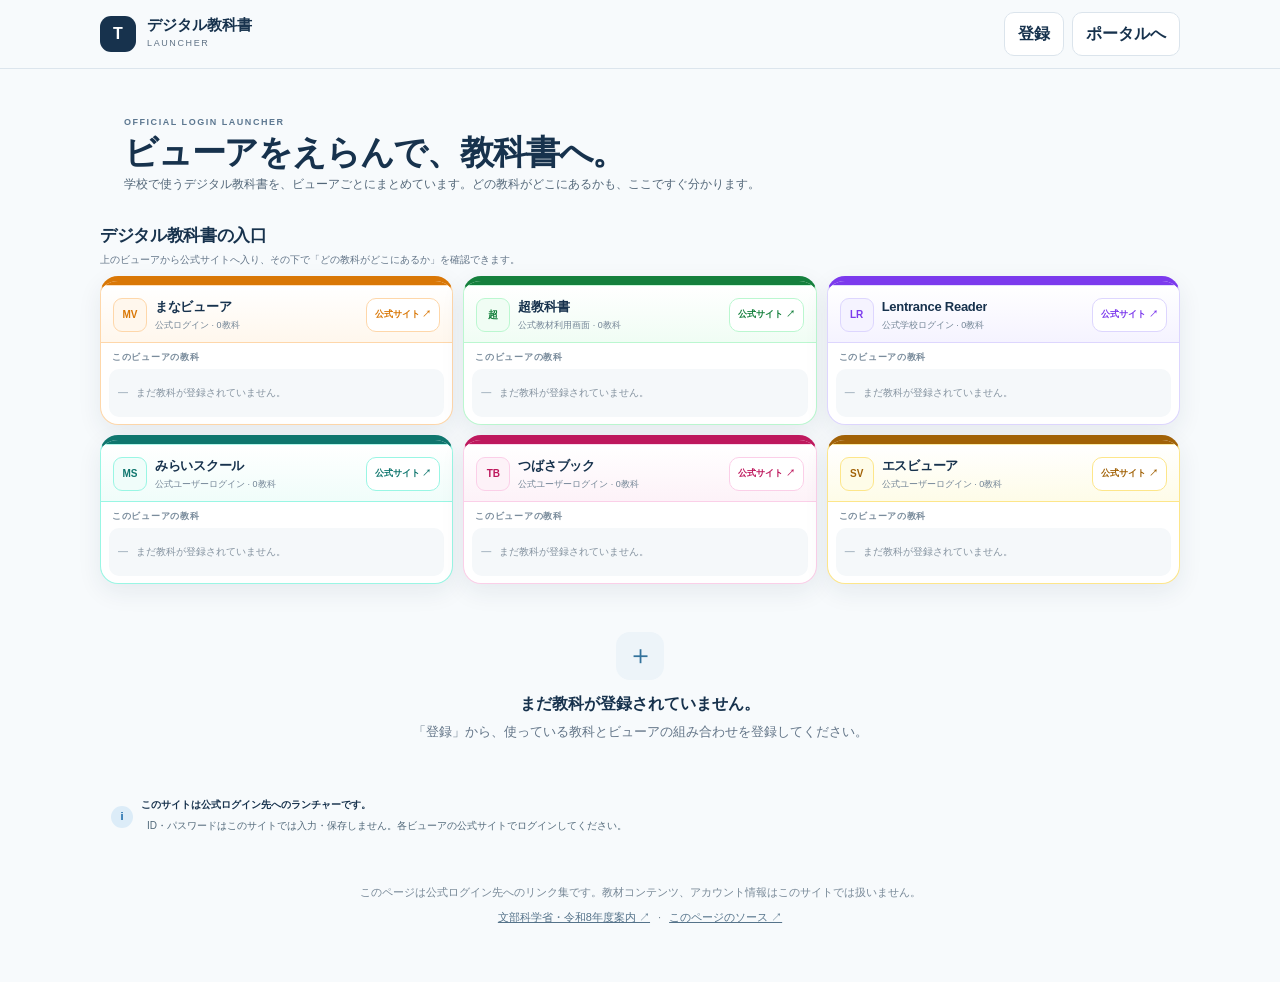
==== commit b46ff6b8: "ランチャーのファーストビューを整理" ====
--- a/digital-textbook/index.html
+++ b/digital-textbook/index.html
@@ -32,19 +32,11 @@
     <section class="hero-panel edu-card deco-minimal" aria-labelledby="pageTitle">
       <div class="hero-copy">
         <p class="eyebrow">OFFICIAL LOGIN LAUNCHER</p>
-        <h1 id="pageTitle">ビューアをえらんで、<br><span>教科書へ。</span></h1>
+        <h1 id="pageTitle">ビューアをえらんで、教科書へ。</h1>
         <p class="lead">学校で使うデジタル教科書を、ビューアごとにまとめています。どの教科がどこにあるかも、ここですぐ分かります。</p>
       </div>
       <div class="hero-navi" aria-hidden="true">
         <img src="https://raw.githubusercontent.com/TT-sensei/navi-character-/main/assets/web/groups/learning/group-learning-pair-consulting.webp" alt="">
-      </div>
-    </section>
-
-    <section class="notice edu-status edu-status-info" aria-label="大切なお知らせ">
-      <span class="notice-icon" aria-hidden="true">i</span>
-      <div>
-        <strong>このサイトは公式ログイン先へのランチャーです。</strong>
-        <p>ID・パスワードはこのサイトでは入力・保存しません。各ビューアの公式サイトでログインしてください。</p>
       </div>
     </section>
 
@@ -74,6 +66,14 @@
         <small id="recentText"></small>
       </div>
       <div id="recentGrid" class="recent-grid"></div>
+    </section>
+
+    <section class="notice edu-status edu-status-info" aria-label="大切なお知らせ">
+      <span class="notice-icon" aria-hidden="true">i</span>
+      <div>
+        <strong>このサイトは公式ログイン先へのランチャーです。</strong>
+        <p>ID・パスワードはこのサイトでは入力・保存しません。各ビューアの公式サイトでログインしてください。</p>
+      </div>
     </section>
 
     <section class="teacher-only teacher-panel edu-card" aria-labelledby="settingsTitle">
--- a/digital-textbook/digital-textbook-enhancements.css
+++ b/digital-textbook/digital-textbook-enhancements.css
@@ -3,45 +3,19 @@
 .platform-card::before{content:"";display:block;height:4px;background:var(--platform-accent,#91a3b2)}
 .platform-head{border-top:0;background:linear-gradient(180deg,#fff 0%,var(--platform-soft,#fbfdfe) 100%)}
 .viewer-mark{background:var(--platform-soft,#edf4f8);color:var(--platform-accent,#214f70)}
-.platform-manaviewer{--platform-accent:#7b4c68;--platform-soft:#f7eef3}
-.platform-cho{--platform-accent:#47735b;--platform-soft:#eef7f1}
-.platform-lentrance{--platform-accent:#276fbf;--platform-soft:#edf4fb}
-.platform-mirai{--platform-accent:#b06638;--platform-soft:#fbf2eb}
-.platform-tsubasa{--platform-accent:#72644a;--platform-soft:#f5f2ec}
-.platform-esviewer{--platform-accent:#5d65a2;--platform-soft:#f0f1fa}
-.platform-custom{--platform-accent:#687988;--platform-soft:#f1f4f6}
+.platform-manaviewer{--platform-accent:#7b4c68;--platform-soft:#f7eef3}.platform-cho{--platform-accent:#47735b;--platform-soft:#eef7f1}.platform-lentrance{--platform-accent:#276fbf;--platform-soft:#edf4fb}.platform-mirai{--platform-accent:#b06638;--platform-soft:#fbf2eb}.platform-tsubasa{--platform-accent:#72644a;--platform-soft:#f5f2ec}.platform-esviewer{--platform-accent:#5d65a2;--platform-soft:#f0f1fa}.platform-custom{--platform-accent:#687988;--platform-soft:#f1f4f6}
+.subject-row{position:relative;cursor:pointer;transition:background-color .16s ease,border-color .16s ease,box-shadow .16s ease}.subject-row::after{content:"";position:absolute;left:0;top:0;bottom:0;width:4px;border-radius:11px 0 0 11px;background:var(--subject-accent,#8293a2);pointer-events:none}.subject-row:hover{background:#fff;border-color:#cad9e3;box-shadow:0 2px 8px rgba(23,50,77,.06)}.subject-row:focus-visible{outline:3px solid #4a90c2;outline-offset:2px}.subject-row .subject-main,.subject-row .subject-actions{position:relative;z-index:1}.subject-row .subject-badge{background:var(--subject-soft,#eef3f6);color:var(--subject-accent,#35566d)}.subject-copy strong{position:relative;color:#2a4860}.subject-copy strong::before{content:"";display:inline-block;width:7px;height:7px;border-radius:50%;margin:0 6px 1px 0;background:var(--publisher-accent,#8293a2)}.subject-copy small{color:#8191a0}
+.subject-国語{--subject-accent:#8b4457;--subject-soft:#f8edf1}.subject-算数{--subject-accent:#3d7c59;--subject-soft:#edf7f0}.subject-理科{--subject-accent:#2f7f82;--subject-soft:#ebf6f6}.subject-社会{--subject-accent:#b46a35;--subject-soft:#fbf1e9}.subject-英語{--subject-accent:#356eaf;--subject-soft:#edf4fb}.subject-音楽{--subject-accent:#7958a5;--subject-soft:#f3eef8}.subject-図工{--subject-accent:#b45179;--subject-soft:#faeef4}.subject-家庭{--subject-accent:#866a42;--subject-soft:#f7f2ea}.subject-体育-保健{--subject-accent:#ad4e46;--subject-soft:#faeeee}.subject-道徳{--subject-accent:#5d6477;--subject-soft:#f0f2f5}.subject-その他{--subject-accent:#71808d;--subject-soft:#f1f4f6}
+.row-launch{display:none}.subject-row{min-height:62px;padding-top:10px;padding-bottom:10px}.subject-row .subject-badge{min-width:72px;height:44px;padding:5px 9px;border-radius:11px;font-size:18px;letter-spacing:-.04em}.subject-row .subject-copy strong{font-size:10px;font-weight:700;color:#536b7d}.subject-row .subject-copy strong::before{width:5px;height:5px;margin-right:5px}.subject-row .subject-copy small{margin-top:3px;font-size:9px;color:#97a3ad}
 
-.subject-row{position:relative;cursor:pointer;transition:background-color .16s ease,border-color .16s ease,box-shadow .16s ease}
-.subject-row::after{content:"";position:absolute;left:0;top:0;bottom:0;width:4px;border-radius:11px 0 0 11px;background:var(--subject-accent,#8293a2);pointer-events:none}
-.subject-row:hover{background:#fff;border-color:#cad9e3;box-shadow:0 2px 8px rgba(23,50,77,.06)}
-.subject-row:focus-visible{outline:3px solid #4a90c2;outline-offset:2px}
-.subject-row .subject-main,.subject-row .subject-actions{position:relative;z-index:1}
-.subject-row .subject-badge{background:var(--subject-soft,#eef3f6);color:var(--subject-accent,#35566d)}
-.subject-copy strong{position:relative;color:#2a4860}
-.subject-copy strong::before{content:"";display:inline-block;width:7px;height:7px;border-radius:50%;margin:0 6px 1px 0;background:var(--publisher-accent,#8293a2)}
-.subject-copy small{color:#8191a0}
-
-.subject-国語{--subject-accent:#8b4457;--subject-soft:#f8edf1}
-.subject-算数{--subject-accent:#3d7c59;--subject-soft:#edf7f0}
-.subject-理科{--subject-accent:#2f7f82;--subject-soft:#ebf6f6}
-.subject-社会{--subject-accent:#b46a35;--subject-soft:#fbf1e9}
-.subject-英語{--subject-accent:#356eaf;--subject-soft:#edf4fb}
-.subject-音楽{--subject-accent:#7958a5;--subject-soft:#f3eef8}
-.subject-図工{--subject-accent:#b45179;--subject-soft:#faeef4}
-.subject-家庭{--subject-accent:#866a42;--subject-soft:#f7f2ea}
-.subject-体育-保健{--subject-accent:#ad4e46;--subject-soft:#faeeee}
-.subject-道徳{--subject-accent:#5d6477;--subject-soft:#f0f2f5}
-.subject-その他{--subject-accent:#71808d;--subject-soft:#f1f4f6}
-
-/* 子ども側では「ひらく」ボタンを押す必要をなくし、カード自体を入口にする。 */
-.row-launch{display:none}
-.subject-row{min-height:58px;padding-top:10px;padding-bottom:10px}
-
-@media (max-width:680px){
-  .platform-card::before{height:5px}
-  .subject-row{min-height:62px}
+/* ファーストビュー：トップのかわいさは残しつつ、ランチャーをすぐ見せる */
+@media (min-width:681px){
+  .app-shell{padding-top:16px}
+  .hero-panel{min-height:128px;height:128px;padding:16px 24px;grid-template-columns:minmax(0,1fr) 155px;gap:12px;margin-bottom:10px}
+  .hero-panel .eyebrow{margin-bottom:3px;font-size:9px}.hero-panel h1{font-size:clamp(25px,3vw,34px);margin-bottom:5px}.hero-panel .lead{font-size:12px;line-height:1.45;max-width:650px}.hero-navi{height:108px}.hero-navi img{max-width:145px;max-height:108px}
+  .notice{margin:0 0 10px;padding:7px 11px;gap:8px;align-items:center;border-radius:11px}.notice-icon{width:22px;height:22px;font-size:11px}.notice strong{font-size:10px}.notice p{display:inline;margin:0 0 0 6px;font-size:10px}
+  .section-heading{margin:10px 0 3px;align-items:center}.section-heading .eyebrow{display:none}.section-heading h2{font-size:17px}.section-note{margin:0 0 8px;font-size:10px}
+  .viewer-map{gap:10px}.platform-head{padding:11px 12px 9px}.viewer-mark{width:34px;height:34px;border-radius:9px}.platform-title{gap:8px}.platform-title h3{font-size:13px}.platform-title p{font-size:9px}.platform-login{min-height:34px;padding:5px 8px;font-size:9px}.platform-subjects{padding:8px 8px 7px}.platform-subject-label{margin-bottom:4px}.subject-list{gap:4px}.subject-row{min-height:52px;padding-top:7px;padding-bottom:7px}.subject-row .subject-badge{min-width:60px;height:36px;font-size:15px}.platform-footer{padding:0 8px 8px}
 }
-
-@media (prefers-reduced-motion:reduce){
-  .subject-row{transition:none}
-}
+@media (max-width:680px){.platform-card::before{height:5px}.subject-row{min-height:68px}.subject-row .subject-badge{min-width:78px;height:48px;font-size:19px}.subject-row .subject-copy strong{font-size:10px}.hero-panel{margin-bottom:10px}.notice{margin-bottom:14px;padding:10px 12px}.section-heading{margin-top:12px}}
+@media (prefers-reduced-motion:reduce){.subject-row{transition:none}}
